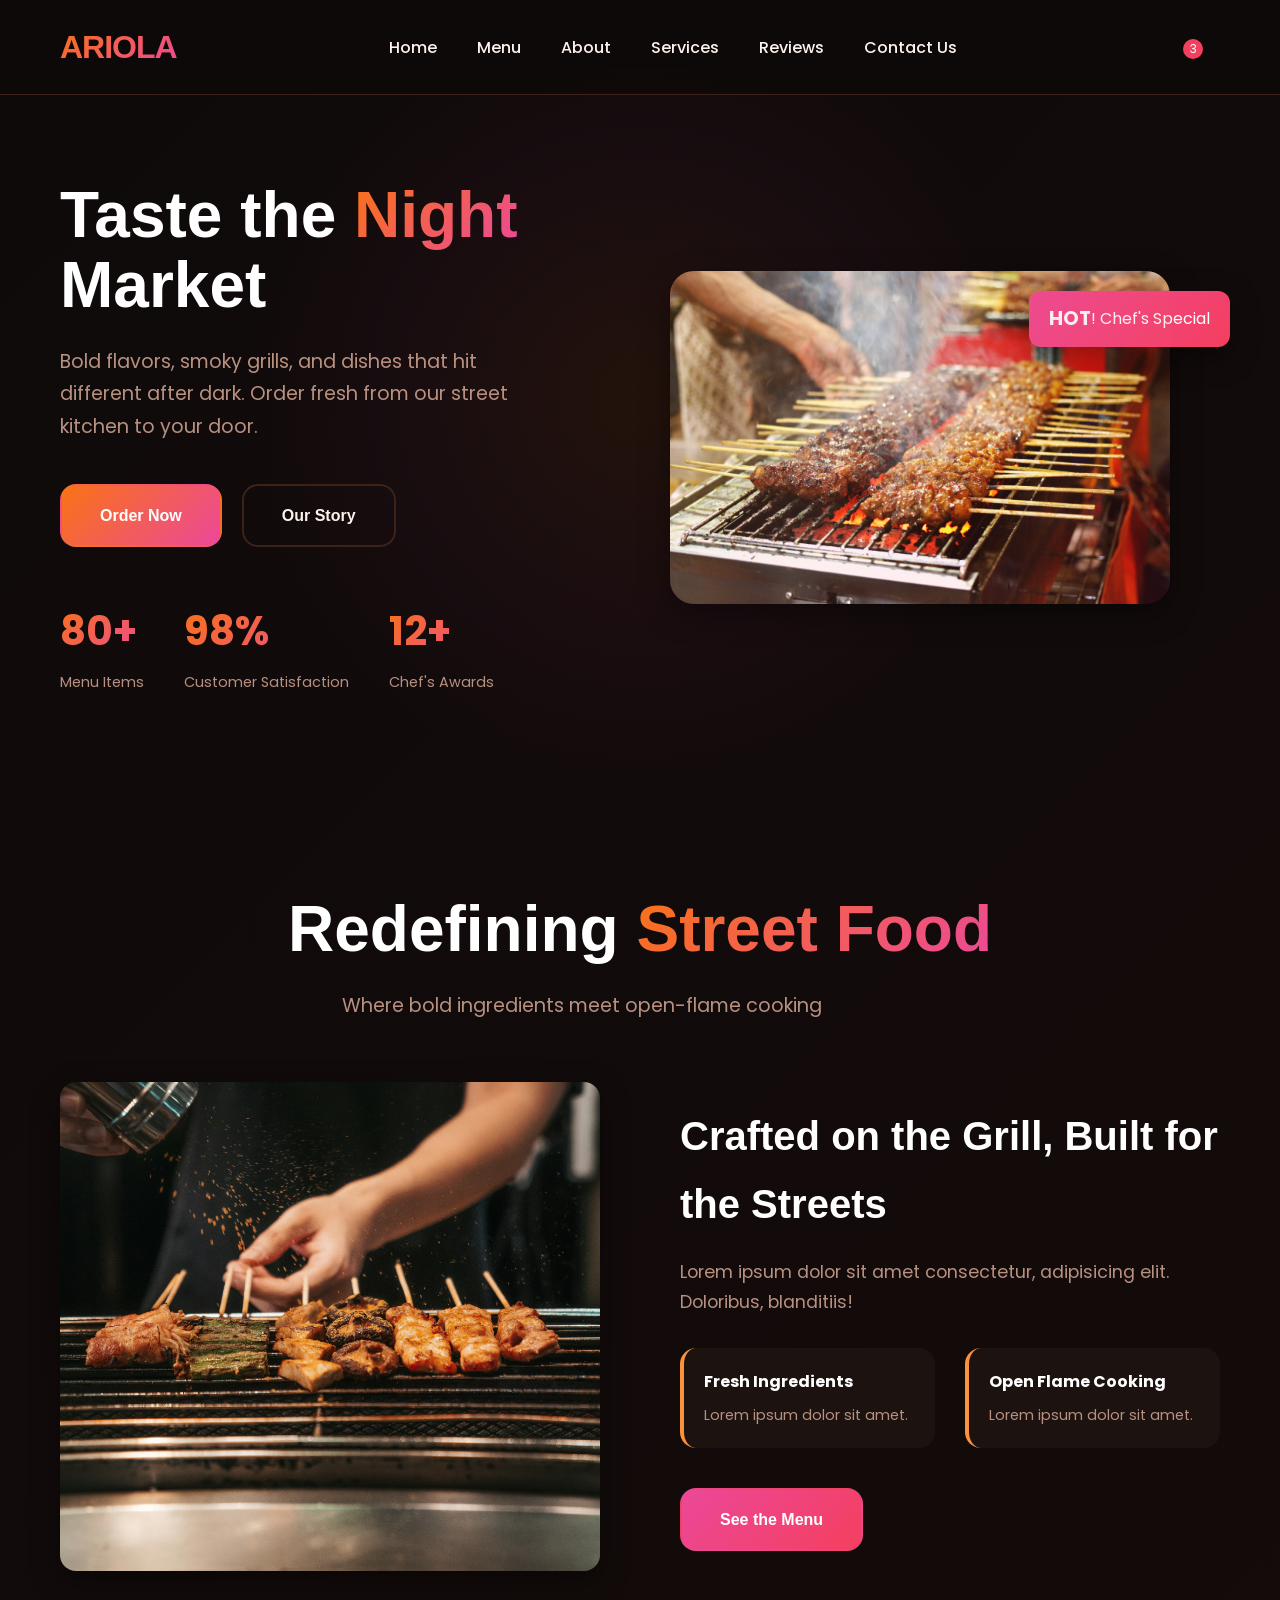
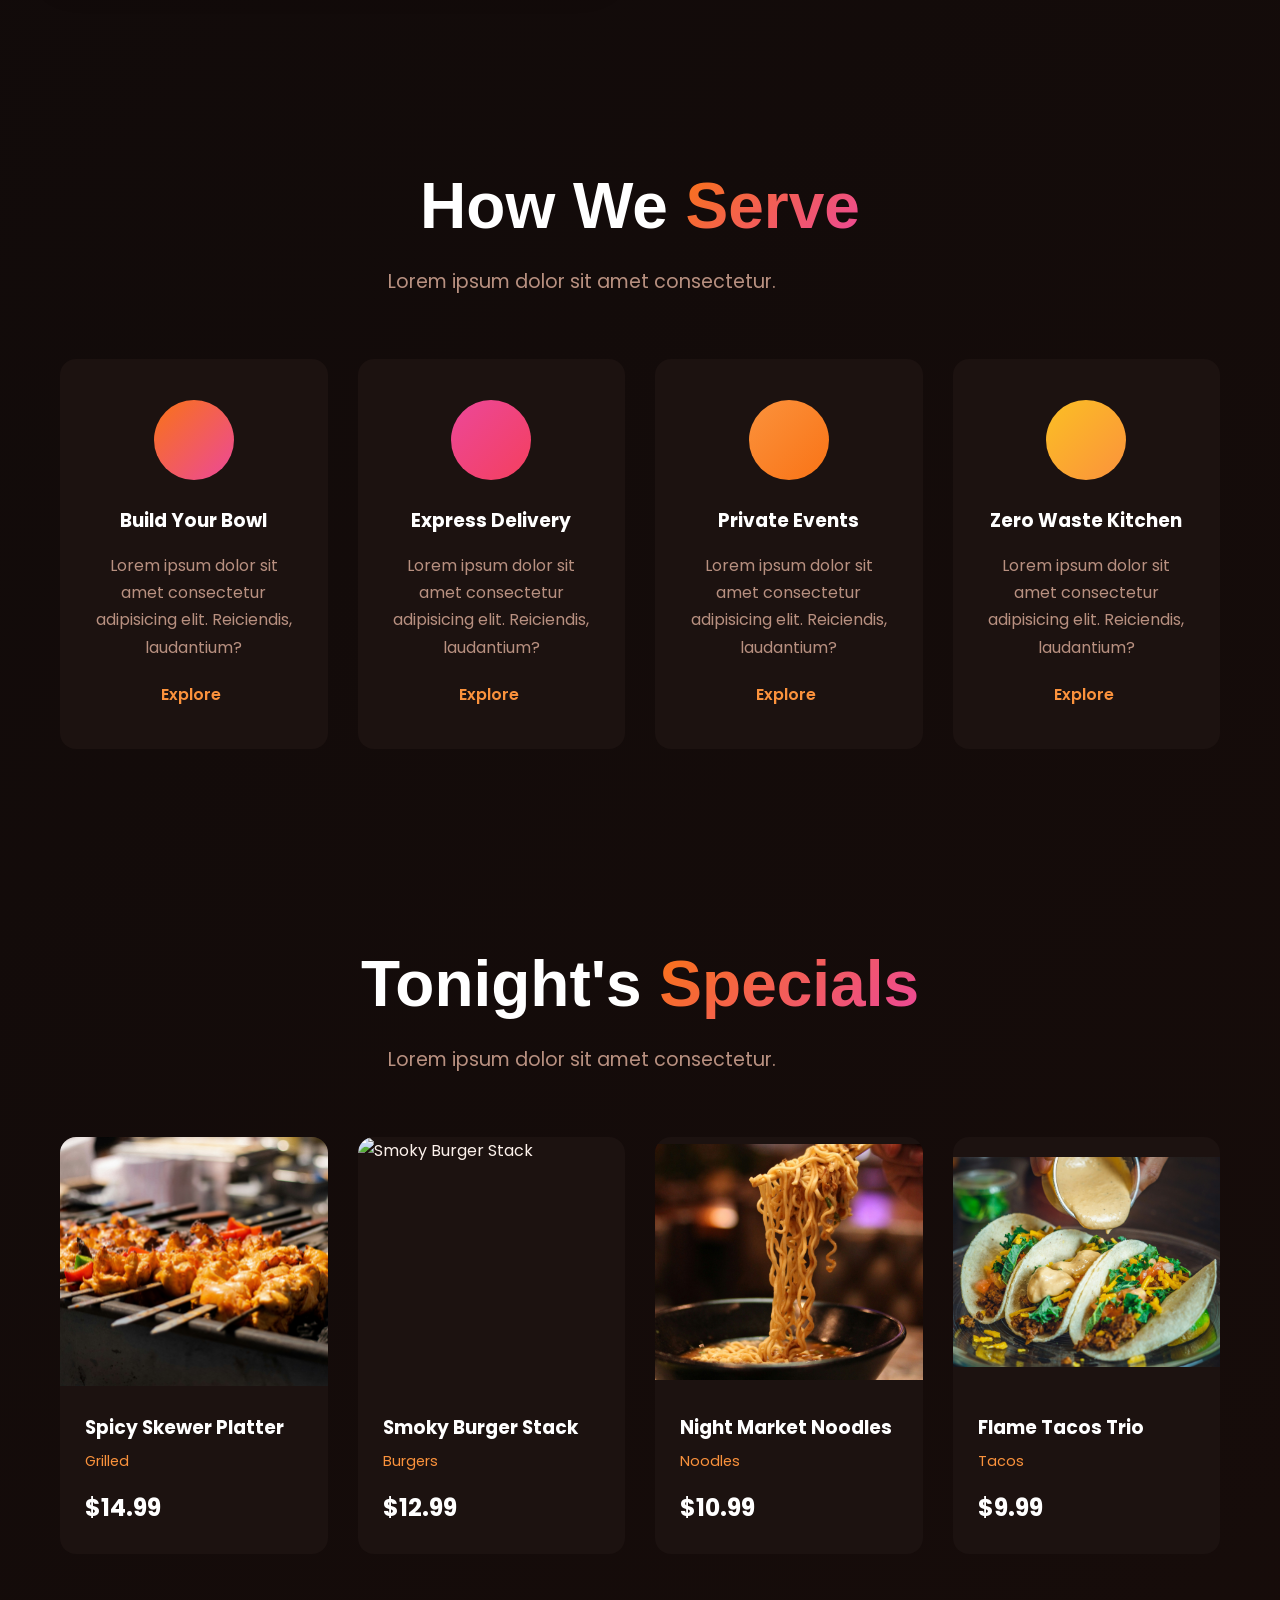
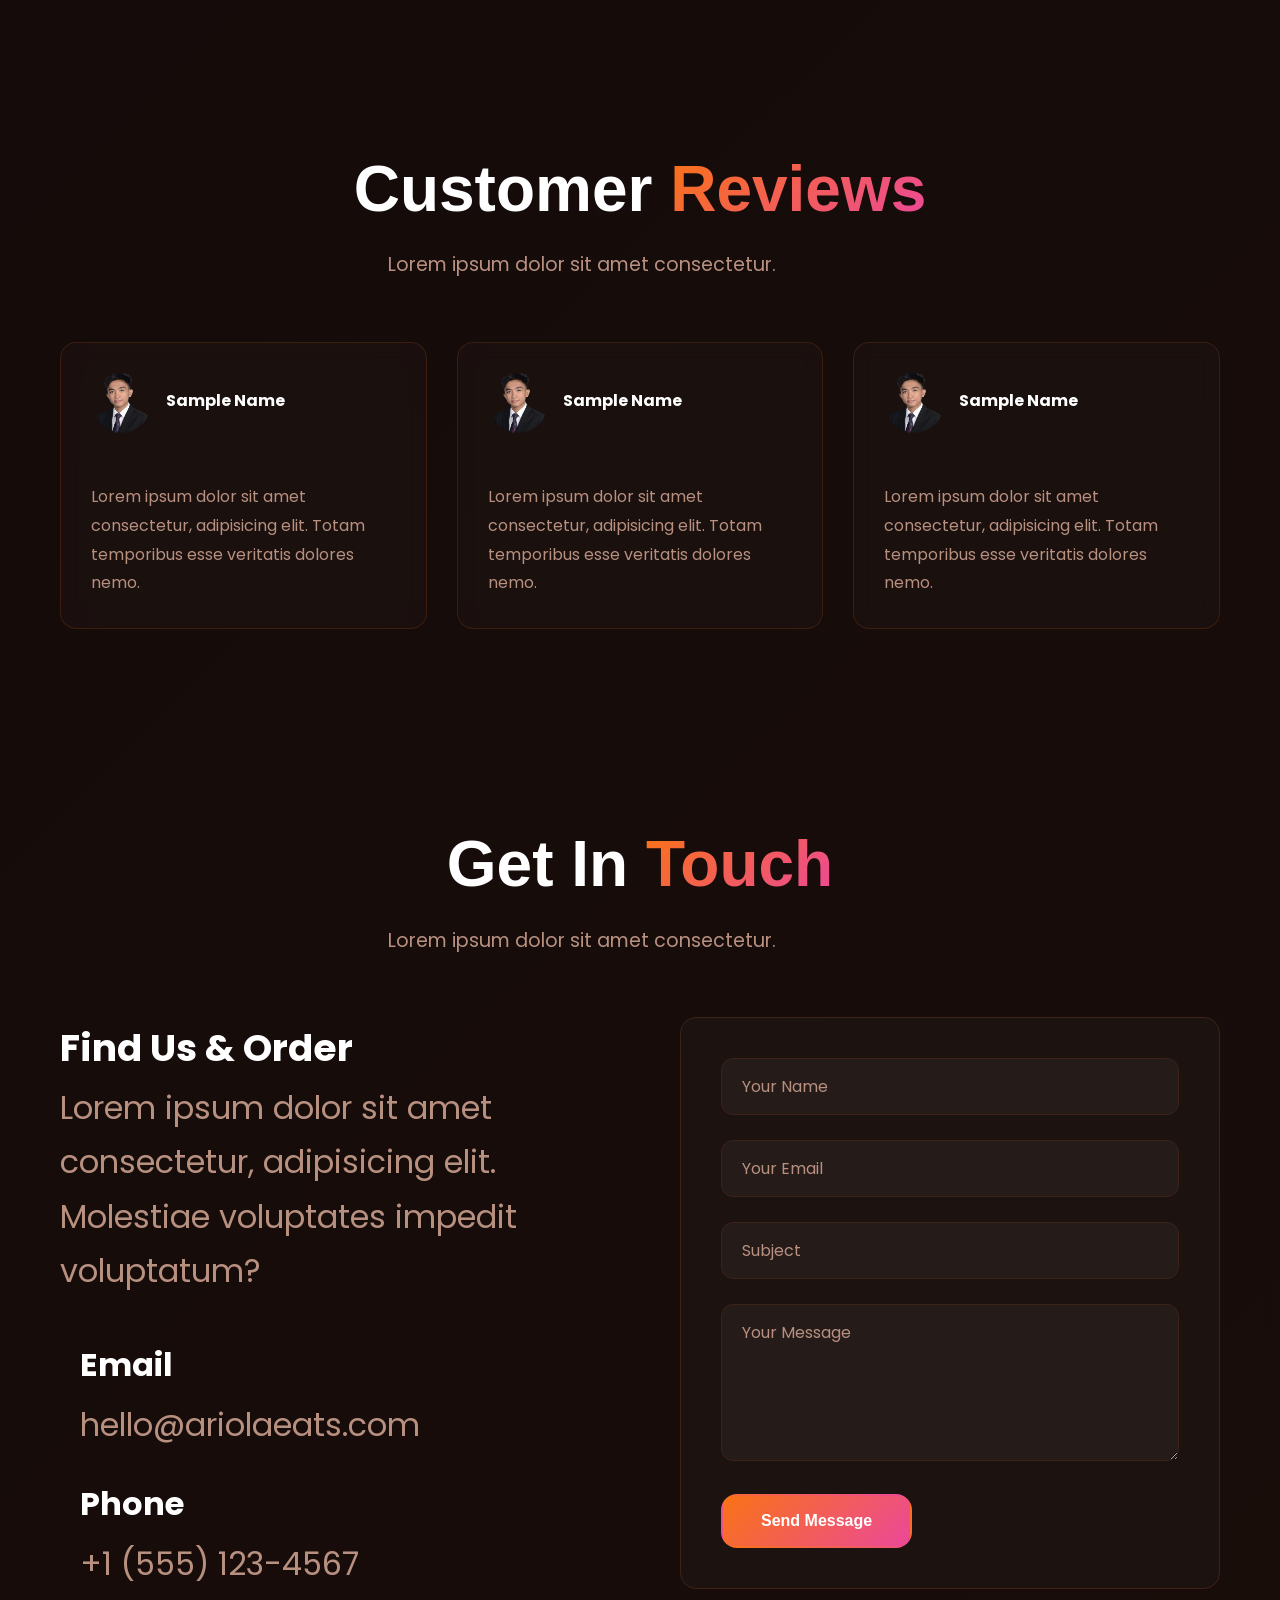
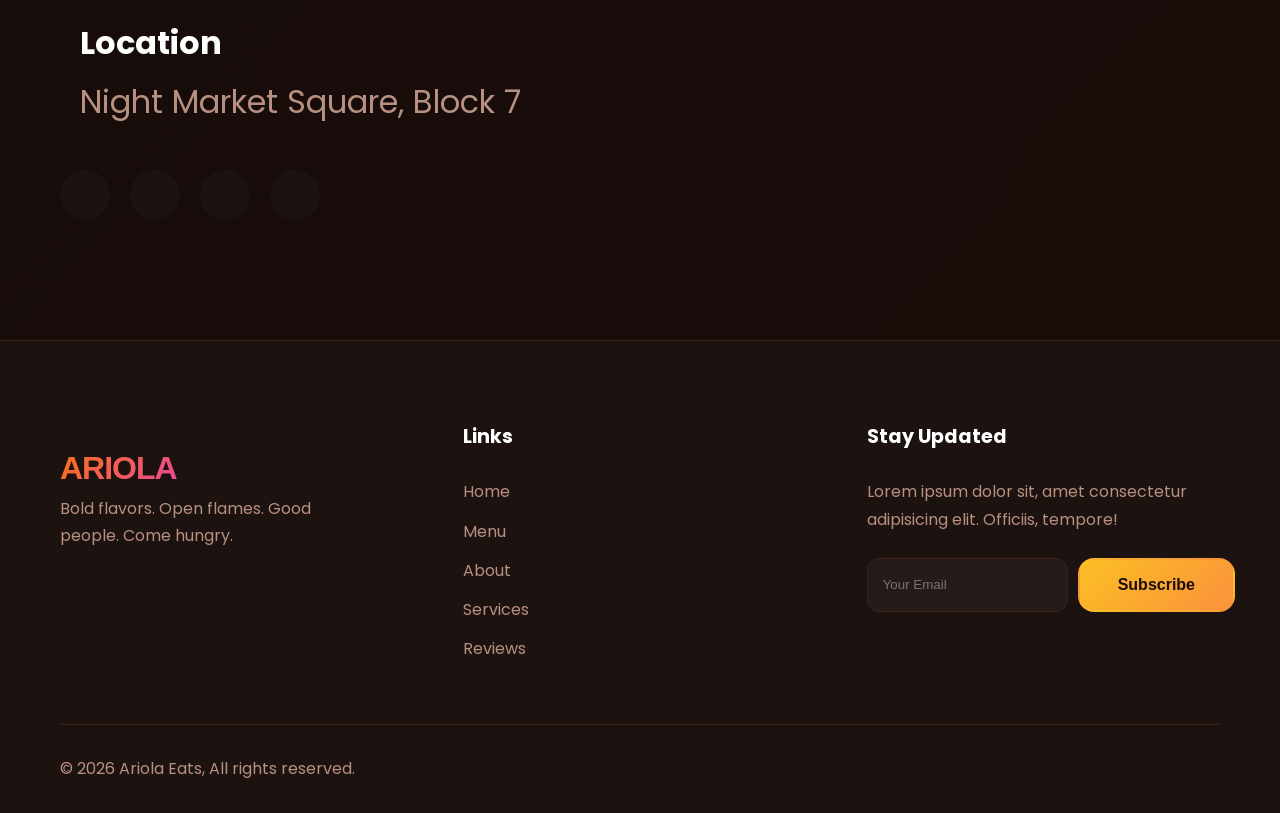
==== ShopProject/ecommerce.html @ dd58c07a "Initial website upload" ====
<!DOCTYPE html>
<html lang="en">

<head>
    <meta charset="UTF-8">
    <meta name="viewport" content="width=device-width, initial-scale=1.0">
    <title>ARIOLA — Street Food & Dining</title>
    <link rel="stylesheet" href="ecommerce.css">
    <link rel="stylesheet" href="https://cdnjs.cloudflare.com/ajax/libs/font-awesome/7.0.1/css/all.min.css"
        integrity="sha512-2SwdPD6INVrV/lHTZbO2nodKhrnDdJK9/kg2XD1r9uGqPo1cUbujc+IYdlYdEErWNu69gVcYgdxlmVmzTWnetw=="
        crossorigin="anonymous" referrerpolicy="no-referrer" />

    <link rel="preconnect" href="https://fonts.googleapis.com">
    <link rel="preconnect" href="https://fonts.gstatic.com" crossorigin>
    <link
        href="https://fonts.googleapis.com/css2?family=Cinzel:wght@400..900&family=Poppins:ital,wght@0,100;0,200;0,300;0,400;0,500;0,600;0,700;0,800;0,900;1,100;1,200;1,300;1,400;1,500;1,600;1,700;1,800;1,900&display=swap"
        rel="stylesheet">
</head>

<body>
    <nav class="navbar" id="navbar">
        <div class="container nav-container">
            <a href="#" class="logo">ARIOLA</a>

            <ul class="nav-menu" id="nav-menu">
                <li><a href="#home" class="nav-link">Home</a></li>
                <li><a href="#shop" class="nav-link">Menu</a></li>
                <li><a href="#about" class="nav-link">About</a></li>
                <li><a href="#services" class="nav-link">Services</a></li>
                <li><a href="#testimonials" class="nav-link">Reviews</a></li>
                <li><a href="#contact" class="nav-link">Contact Us</a></li>
            </ul>

            <div class="nav-icons">
                <a href="" class="icon-link"><i class="fa-solid fa-magnifying-glass"></i></a>
                <a href="" class="icon-link cart-icon">
                    <i class="fa-solid fa-cart-shopping"></i>
                    <span class="cart-count">3</span>
                </a>
                <a href="#" class="icon-link"><i class="fa-solid fa-user"></i></a>
            </div>

            <div class="hamburger" id="hamburger">
                <span class="bar"></span>
                <span class="bar"></span>
                <span class="bar"></span>
            </div>
        </div>
    </nav>

    <section class="hero" id="home">
        <div class="container hero-container">
            <div class="hero-content">
                <h1 class="hero-title">Taste the <span class="gradient-text">Night</span> Market</h1>
                <p class="hero-subtitle">Bold flavors, smoky grills, and dishes that hit different after dark. Order
                    fresh from our street kitchen to your door.</p>
                <div class="hero-buttons">
                    <a href="#shop" class="btn btn-primary neon-btn">Order Now</a>
                    <a href="#about" class="btn btn-outline">Our Story</a>
                </div>
                <div class="hero-stats">
                    <div class="stat">
                        <h3>80+</h3>
                        <p>Menu Items</p>
                    </div>
                    <div class="stat">
                        <h3>98%</h3>
                        <p>Customer Satisfaction</p>
                    </div>
                    <div class="stat">
                        <h3>12+</h3>
                        <p>Chef's Awards</p>
                    </div>
                </div>
            </div>

            <div class="hero-image">
                <div class="image-wrapper">
                    <img src="images/special-food.jpg" alt="Street Food Dish">
                </div>
                <div class="floating-badge">
                    <span>HOT</span>
                    <span>! Chef's Special</span>
                </div>
            </div>
        </div>
        <div class="hero-glow"></div>
    </section>

    <section class="about section-padding" id="about">
        <div class="container">
            <div class="section-header">
                <h1 class="hero-title">Redefining <span class="gradient-text">Street Food</span></h1>
                <p class="hero-subtitle">Where bold ingredients meet open-flame cooking</p>
            </div>
            <div class="about-container">
                <div class="about-image">
                    <div class="about-frame">
                        <img src="images/grill.jpg" alt="Chef at work">
                    </div>
                </div>
                <div class="about-content">
                    <h3 class="about-title">Crafted on the Grill, Built for the Streets</h3>
                    <p class="about-text">Lorem ipsum dolor sit amet consectetur, adipisicing elit. Doloribus,
                        blanditiis!</p>
                    <div class="about-features">
                        <div class="feature">
                            <i class="fa-solid fa-leaf feature-icon"></i>
                            <h4>Fresh Ingredients</h4>
                            <p>Lorem ipsum dolor sit amet.</p>
                        </div>
                        <div class="feature">
                            <i class="fa-solid fa-fire feature-icon"></i>
                            <h4>Open Flame Cooking</h4>
                            <p>Lorem ipsum dolor sit amet.</p>
                        </div>
                    </div>
                    <a href="#shop" class="btn btn-primary purple-btn">See the Menu</a>
                </div>
            </div>
        </div>
    </section>

    <section class="services section-padding" id="services">
        <div class="container">
            <div class="section-header">
                <h1 class="hero-title">How We <span class="gradient-text">Serve</span></h1>
                <p class="hero-subtitle">Lorem ipsum dolor sit amet consectetur.</p>
            </div>

            <div class="services-grid">

                <div class="service-card">
                    <div class="service-icon">
                        <i class="fa-solid fa-bowl-food"></i>
                    </div>
                    <h3>Build Your Bowl</h3>
                    <p>Lorem ipsum dolor sit amet consectetur adipisicing elit. Reiciendis, laudantium?</p>
                    <a href="#" class="service-link">Explore <i class="fa-solid fa-arrow-right"></i></a>
                </div>

                <div class="service-card">
                    <div class="service-icon">
                        <i class="fa-solid fa-truck-fast"></i>
                    </div>
                    <h3>Express Delivery</h3>
                    <p>Lorem ipsum dolor sit amet consectetur adipisicing elit. Reiciendis, laudantium?</p>
                    <a href="#" class="service-link">Explore <i class="fa-solid fa-arrow-right"></i></a>
                </div>

                <div class="service-card">
                    <div class="service-icon">
                        <i class="fa-solid fa-star"></i>
                    </div>
                    <h3>Private Events</h3>
                    <p>Lorem ipsum dolor sit amet consectetur adipisicing elit. Reiciendis, laudantium?</p>
                    <a href="#" class="service-link">Explore <i class="fa-solid fa-arrow-right"></i></a>
                </div>

                <div class="service-card">
                    <div class="service-icon">
                        <i class="fa-solid fa-recycle"></i>
                    </div>
                    <h3>Zero Waste Kitchen</h3>
                    <p>Lorem ipsum dolor sit amet consectetur adipisicing elit. Reiciendis, laudantium?</p>
                    <a href="#" class="service-link">Explore <i class="fa-solid fa-arrow-right"></i></a>
                </div>

            </div>
        </div>
    </section>

    <section class="products section-padding" id="shop">
        <div class="container">
            <div class="section-header">
                <h1 class="hero-title">Tonight's <span class="gradient-text">Specials</span></h1>
                <p class="hero-subtitle">Lorem ipsum dolor sit amet consectetur.</p>
            </div>

            <div class="products-grid">
                <div class="product-card">
                    <div class="product-image">
                        <img src="images/skewer.jpg" alt="Spicy Skewer Platter">
                        <div class="products-overlay">
                            <a href="#" class="btn btn-primary">Add to Order</a>
                        </div>
                    </div>
                    <div class="product-info">
                        <h3>Spicy Skewer Platter</h3>
                        <p class="product-category">Grilled</p>
                        <div class="product-price">
                            <span class="price">$14.99</span>
                        </div>
                    </div>
                </div>

                <div class="product-card">
                    <div class="product-image">
                        <img src="images/burger.jpg" alt="Smoky Burger Stack">
                        <div class="products-overlay">
                            <a href="#" class="btn btn-primary">Add to Order</a>
                        </div>
                    </div>
                    <div class="product-info">
                        <h3>Smoky Burger Stack</h3>
                        <p class="product-category">Burgers</p>
                        <div class="product-price">
                            <span class="price">$12.99</span>
                        </div>
                    </div>
                </div>

                <div class="product-card">
                    <div class="product-image">
                        <img src="images/noodles.jpg" alt="Night Market Noodles">
                        <div class="products-overlay">
                            <a href="#" class="btn btn-primary">Add to Order</a>
                        </div>
                    </div>
                    <div class="product-info">
                        <h3>Night Market Noodles</h3>
                        <p class="product-category">Noodles</p>
                        <div class="product-price">
                            <span class="price">$10.99</span>
                        </div>
                    </div>
                </div>

                <div class="product-card">
                    <div class="product-image">
                        <img src="images/tacos.jpg" alt="Flame Tacos Trio">
                        <div class="products-overlay">
                            <a href="#" class="btn btn-primary">Add to Order</a>
                        </div>
                    </div>
                    <div class="product-info">
                        <h3>Flame Tacos Trio</h3>
                        <p class="product-category">Tacos</p>
                        <div class="product-price">
                            <span class="price">$9.99</span>
                        </div>
                    </div>
                </div>
            </div>
        </div>
    </section>

    <section class="testimonials section-padding" id="testimonials">
        <div class="container">
            <div class="section-header">
                <h1 class="hero-title">Customer <span class="gradient-text">Reviews</span></h1>
                <p class="hero-subtitle">Lorem ipsum dolor sit amet consectetur.</p>
            </div>

            <div class="testimonials-grid">
                <div class="testimonials-grid glass-card">
                    <div class="testimonial-header">
                        <img src="/images/profile.png" alt="Sample Image">
                        <div class="testimonial-info">
                            <h4>Sample Name</h4>
                            <div class="stars">
                                <i class="fa-solid fa-star"></i>
                                <i class="fa-solid fa-star"></i>
                                <i class="fa-solid fa-star"></i>
                                <i class="fa-solid fa-star"></i>
                                <i class="fa-solid fa-star"></i>
                            </div>
                        </div>
                    </div>
                    <div class="testimonial-text">
                        Lorem ipsum dolor sit amet consectetur, adipisicing elit. Totam temporibus esse veritatis
                        dolores nemo.
                    </div>
                </div>

                <div class="testimonials-grid glass-card">
                    <div class="testimonial-header">
                        <img src="/images/profile.png" alt="Sample Image">
                        <div class="testimonial-info">
                            <h4>Sample Name</h4>
                            <div class="stars">
                                <i class="fa-solid fa-star"></i>
                                <i class="fa-solid fa-star"></i>
                                <i class="fa-solid fa-star"></i>
                                <i class="fa-solid fa-star"></i>
                                <i class="fa-solid fa-star-half"></i>
                            </div>
                        </div>
                    </div>
                    <div class="testimonial-text">
                        Lorem ipsum dolor sit amet consectetur, adipisicing elit. Totam temporibus esse veritatis
                        dolores nemo.
                    </div>
                </div>

                <div class="testimonials-grid glass-card">
                    <div class="testimonial-header">
                        <img src="/images/profile.png" alt="Sample Image">
                        <div class="testimonial-info">
                            <h4>Sample Name</h4>
                            <div class="stars">
                                <i class="fa-solid fa-star"></i>
                                <i class="fa-solid fa-star"></i>
                                <i class="fa-solid fa-star"></i>
                                <i class="fa-solid fa-star"></i>
                                <i class="fa-solid fa-star-half"></i>
                            </div>
                        </div>
                    </div>
                    <div class="testimonial-text">
                        Lorem ipsum dolor sit amet consectetur, adipisicing elit. Totam temporibus esse veritatis
                        dolores nemo.
                    </div>
                </div>
            </div>
        </div>
    </section>

    <section class="contact section-padding" id="contact">
        <div class="container">
            <div class="section-header">
                <h1 class="hero-title">Get In <span class="gradient-text">Touch</span></h1>
                <p class="hero-subtitle">Lorem ipsum dolor sit amet consectetur.</p>
            </div>

            <div class="contact-container">
                <div class="contact-info">
                    <h3>Find Us & Order</h3>
                    <p>Lorem ipsum dolor sit amet consectetur, adipisicing elit. Molestiae voluptates impedit
                        voluptatum?</p>
                    <div class="contact-details">
                        <div class="contact-item">
                            <i class="fa-solid fa-envelope"></i>
                            <div>
                                <h4>Email</h4>
                                <p>hello@ariolaeats.com</p>
                            </div>
                        </div>

                        <div class="contact-item">
                            <i class="fa-solid fa-phone"></i>
                            <div>
                                <h4>Phone</h4>
                                <p>+1 (555) 123-4567</p>
                            </div>
                        </div>

                        <div class="contact-item">
                            <i class="fa-solid fa-map-marker"></i>
                            <div>
                                <h4>Location</h4>
                                <p>Night Market Square, Block 7</p>
                            </div>
                        </div>
                    </div>
                    <div class="social-links">
                        <a href="#"><i class="fa-brands fa-instagram"></i></a>
                        <a href="#"><i class="fa-brands fa-twitter"></i></a>
                        <a href="#"><i class="fa-brands fa-facebook"></i></a>
                        <a href="#"><i class="fa-brands fa-tiktok"></i></a>
                    </div>
                </div>

                <div class="contact-form">
                    <form id="contactForm">
                        <div class="form-group">
                            <input type="text" placeholder="Your Name" required>
                        </div>
                        <div class="form-group">
                            <input type="email" placeholder="Your Email" required>
                        </div>
                        <div class="form-group">
                            <input type="text" placeholder="Subject" required>
                        </div>
                        <div class="form-group">
                            <textarea placeholder="Your Message" rows="5" required></textarea>
                        </div>
                        <button type="submit" class="btn btn-primary">Send Message</button>
                    </form>
                </div>
            </div>
        </div>
    </section>

    <footer class="footer">
        <div class="container">
            <div class="footer-content">
                <div class="footer-logo">
                    <a href="#" class="logo">ARIOLA</a>
                    <p>Bold flavors. Open flames. Good people. Come hungry.</p>
                </div>
                <div class="footer-links">
                    <h4>Links</h4>
                    <ul>
                        <li><a href="#home">Home</a></li>
                        <li><a href="#shop">Menu</a></li>
                        <li><a href="#about">About</a></li>
                        <li><a href="#services">Services</a></li>
                        <li><a href="#testimonials">Reviews</a></li>
                    </ul>
                </div>

                <div class="footer-newsletter">
                    <h4>Stay Updated</h4>
                    <p>Lorem ipsum dolor sit, amet consectetur adipisicing elit. Officiis, tempore!</p>
                    <div class="newsletter-form">
                        <input type="email" placeholder="Your Email">
                        <button class="btn btn-primary aqua-btn">Subscribe</button>
                    </div>
                </div>
            </div>
            <div class="footer-bottom">
                <p>&copy; 2026 Ariola Eats, All rights reserved.</p>
                <div class="footer-payment">
                    <i class="fab fa-cc-visa"></i>
                    <i class="fab fa-cc-mastercard"></i>
                    <i class="fab fa-cc-amex"></i>
                    <i class="fab fa-cc-paypal"></i>
                </div>
            </div>
        </div>
    </footer>

    <script src="ecommerce.js"></script>
</body>

</html>
---- ShopProject/ecommerce.css ----
:root {
    /* Dark Theme Colors */
    --dark-bg: #0f0a0a;
    --dark-card: #1c1210;
    --dark-border: #3d2218;
    --dark-text: #fdf2ec;
    --dark-text-secondary: #b89080;

    /* Accent Colors */
    --neon-blue: #ff6b35;
    --purple: #ec4899;
    --pink: #f43f5e;
    --orange: #fb923c;
    --aqua-green: #fbbf24;
    --gradient-blue: linear-gradient(135deg, #f97316 0%, #ec4899 100%);
    --gradient-purple: linear-gradient(135deg, #ec4899 0%, #f43f5e 100%);
    --gradient-orange: linear-gradient(135deg, #fb923c 0%, #f97316 100%);
    --gradient-aqua: linear-gradient(135deg, #fbbf24 0%, #fb923c 100%);

    /* UI Colors */
    --shadow: 0 10px 30px rgba(0, 0, 0, 0.4);
    --shadow-hover: 0 20px 40px rgba(249, 115, 22, 0.25);
    --transition: all 0.4s cubic-bezier(0.175, 0.885, 0.32, 1.275);
    --border-radius: 16px;
    --container-width: 1200px;
    --glass-bg: rgba(28, 18, 16, 0.75);
    --glass-border: rgba(249, 115, 22, 0.15);
}

* {
    margin: 0;
    padding: 0;
    box-sizing: border-box;
}

html {
    scroll-behavior: smooth;
}

body {
    font-family: "Poppins", "Urbanist", sans-serif;
    line-height: 1.7;
    color: var(--dark-text);
    background: linear-gradient(135deg, var(--dark-bg) 0%, #1a0d0a 100%);
    min-height: 100vh;
    overflow-x: hidden;
}

.container {
    width: 100%;
    max-width: var(--container-width);
    margin: 0 auto;
    padding: 0 20px;
}

.section-padding {
    padding: 100px 0;
}

.section-header {
    text-align: center;
    margin-bottom: 60px;
}

.section-title {
    font-family: "Urbanist", sans-serif;
    font-size: 3.2rem;
    font-weight: 700;
    margin-bottom: 15px;
    background: linear-gradient(135deg, var(--orange), var(--pink));
    background-clip: text;
    -webkit-text-fill-color: transparent;
    -webkit-background-clip: text;
}

.section-subtitle {
    font-size: 1.1rem;
    color: var(--dark-text-secondary);
    max-width: 600px;
    margin: 0 auto;
}

.gradient-text {
    background: var(--gradient-blue);
    background-clip: text;
    -webkit-text-fill-color: transparent;
    -webkit-background-clip: text;
}

.navbar {
    background: rgba(15, 10, 10, 0.85);
    backdrop-filter: blur(10px);
    border-bottom: 1px solid var(--dark-border);
    padding: 20px 0;
    position: fixed;
    top: 0;
    left: 0;
    width: 100%;
    z-index: 999;
    transition: var(--transition);
}

.navbar.scrolled {
    padding: 15px 0;
    background-color: rgba(15, 10, 10, 0.95);
    box-shadow: var(--shadow);
}

.nav-container {
    display: flex;
    justify-content: space-between;
    align-items: center;
}

.logo {
    font-family: "Urbanist", sans-serif;
    font-size: 32px;
    color: white;
    font-weight: 800;
    text-decoration: none;
    letter-spacing: -1px;
    background: var(--gradient-blue);
    background-clip: text;
    -webkit-text-fill-color: transparent;
    -webkit-background-clip: text;
}

.nav-menu {
    display: flex;
    list-style: none;
    gap: 40px;
}

.nav-link {
    text-decoration: none;
    color: var(--dark-text);
    font-weight: 500;
    font-size: 16px;
    transition: var(--transition);
    position: relative;
    padding: 5px 0;
}

.nav-link:hover,
.nav-link.active {
    color: var(--orange);
}

.nav-link::after {
    content: '';
    position: absolute;
    bottom: 0;
    left: 0;
    width: 0;
    height: 2px;
    background: var(--gradient-blue);
    transition: var(--transition);
}

.nav-link:hover::after,
.nav-link.active::after {
    width: 100%;
}

.nav-icons {
    display: flex;
    gap: 25px;
    align-items: center;
}

.icon-link {
    color: var(--dark-text);
    font-size: 18px;
    transition: var(--transition);
    position: relative;
}

.icon-link:hover {
    color: var(--orange);
    transform: translateY(-3px);
}

.cart-icon {
    position: relative;
}

.cart-count {
    position: absolute;
    top: -8px;
    right: -8px;
    background: var(--pink);
    color: white;
    font-size: 12px;
    width: 20px;
    height: 20px;
    border-radius: 50%;
    display: flex;
    align-items: center;
    justify-content: center;
}

.hamburger {
    display: none;
    flex-direction: column;
    cursor: pointer;
    gap: 5px;
    z-index: 1001;
}

.bar {
    width: 25px;
    height: 3px;
    background: white;
    border-radius: 2px;
    transition: var(--transition);
}

.hero {
    padding: 180px 0 100px;
    position: relative;
    overflow: hidden;
}

.hero-container {
    display: flex;
    align-items: center;
    justify-content: space-between;
    gap: 60px;
    position: relative;
    z-index: 2;
}

.hero-content {
    flex: 1;
    max-width: 600px;
}

.hero-title {
    font-family: "Urbanist", sans-serif;
    font-size: 4rem;
    font-weight: 800;
    line-height: 1.1;
    margin-bottom: 25px;
    color: white;
}

.hero-subtitle {
    font-size: 1.2rem;
    color: var(--dark-text-secondary);
    margin-bottom: 40px;
    max-width: 90%;
}

.hero-buttons {
    display: flex;
    gap: 20px;
    margin-bottom: 50px;
    flex-wrap: wrap;
}

.btn {
    padding: 16px 38px;
    border-radius: var(--border-radius);
    font-family: "Urbanist", sans-serif;
    font-size: 16px;
    font-weight: 600;
    text-decoration: none;
    display: inline-flex;
    align-items: center;
    justify-content: center;
    transition: var(--transition);
    cursor: pointer;
    border: 2px solid transparent;
    text-align: center;
    gap: 10px;
}

.btn-primary {
    background: var(--gradient-blue);
    color: white;
}

.btn-primary:hover {
    transform: translateY(-5px);
    box-shadow: 0 20px 40px rgba(249, 115, 22, 0.4);
}

.btn-outline {
    background: transparent;
    color: var(--dark-text);
    border-color: var(--dark-border);
}

.btn-outline:hover {
    background: var(--dark-card);
    border-color: var(--orange);
    color: var(--orange);
    transform: translateY(-5px);
}

.neon-btn {
    background: var(--gradient-blue);
    animation: glow 2s ease-in-out infinite alternate;
}

.purple-btn {
    background: var(--gradient-purple);
    color: white;
}

.aqua-btn {
    background: var(--gradient-aqua);
    color: #1a0d0a;
}

.hero-stats {
    display: flex;
    gap: 40px;
    margin-top: 40px;
}

.stat h3 {
    font-size: 2.5rem;
    background: var(--gradient-blue);
    -webkit-background-clip: text;
    -webkit-text-fill-color: transparent;
    background-clip: text;
    margin-bottom: 5px;
}

.stat p {
    color: var(--dark-text-secondary);
    font-size: 0.9rem;
}

.hero-image {
    flex: 1;
    position: relative;
}

.image-wrapper {
    width: 100%;
    max-width: 500px;
    border-radius: 24px;
    overflow: hidden;
    box-shadow: var(--shadow);
    position: relative;
}

.image-wrapper::before {
    content: '';
    position: absolute;
    top: 0;
    left: 0;
    width: 100%;
    height: 100%;
    background: linear-gradient(to bottom right, rgba(249, 115, 22, 0.1), rgba(236, 72, 153, 0.1));
    z-index: 1;
}

.image-wrapper img {
    width: 100%;
    height: auto;
    display: block;
    transition: transform 0.8s ease;
}

.image-wrapper:hover img {
    transform: scale(1.05);
}

.floating-badge {
    position: absolute;
    top: 20px;
    right: -10px;
    background: var(--gradient-purple);
    color: white;
    padding: 12px 20px;
    border-radius: 12px;
    display: flex;
    align-items: center;
    box-shadow: var(--shadow);
    animation: float 3s ease-in-out infinite;
}

.floating-badge span:first-child {
    font-weight: 700;
    font-size: 1.2rem;
}

.hero-glow {
    position: absolute;
    top: 50%;
    left: 50%;
    transform: translate(-50%, -50%);
    width: 800px;
    height: 800px;
    background: radial-gradient(circle, rgba(249, 115, 22, 0.08) 0%, rgba(236, 72, 153, 0.04) 40%, transparent 70%);
    z-index: 1;
}

.about-container {
    display: grid;
    grid-template-columns: 1fr 1fr;
    gap: 80px;
    align-items: center;
}

.about-image {
    position: relative;
}

.about-frame {
    border-radius: var(--border-radius);
    overflow: hidden;
    box-shadow: var(--shadow);
}

.about-frame img {
    width: 100%;
    height: auto;
    display: block;
    transition: transform 0.8s ease;
}

.about-frame:hover img {
    transform: scale(1.05);
}

.about-title {
    font-family: 'Urbanist', sans-serif;
    font-size: 2.5rem;
    margin-bottom: 20px;
    color: white;
}

.about-text {
    color: var(--dark-text-secondary);
    margin-bottom: 30px;
    font-size: 1.1rem;
}

.about-features {
    display: grid;
    grid-template-columns: 1fr 1fr;
    gap: 30px;
    margin-bottom: 40px;
}

.feature {
    padding: 20px;
    background: var(--dark-card);
    border-radius: var(--border-radius);
    border-left: 4px solid var(--orange);
    transition: var(--transition);
}

.feature:hover {
    transform: translateY(-5px);
    border-left-color: var(--pink);
}

.feature-icon {
    font-size: 2rem;
    color: var(--orange);
    margin-bottom: 15px;
}

.feature h4 {
    margin-bottom: 8px;
    color: white;
}

.feature p {
    color: var(--dark-text-secondary);
    font-size: 0.9rem;
}

.services-grid {
    display: grid;
    grid-template-columns: repeat(auto-fit, minmax(250px, 1fr));
    gap: 30px;
}

.service-card {
    background: var(--dark-card);
    padding: 40px 30px;
    border-radius: var(--border-radius);
    text-align: center;
    transition: var(--transition);
    border: 1px solid transparent;
}

.service-card:hover {
    transform: translateY(-10px);
    box-shadow: var(--shadow-hover);
    border-color: var(--orange);
    background: linear-gradient(135deg, var(--dark-card) 0%, #2a1510);
}

.service-icon {
    width: 80px;
    height: 80px;
    margin: 0 auto 25px;
    background: var(--gradient-blue);
    border-radius: 50%;
    display: flex;
    align-items: center;
    justify-content: center;
    font-size: 2rem;
    color: white;
}

.service-card:nth-child(2) .service-icon {
    background: var(--gradient-purple);
}

.service-card:nth-child(3) .service-icon {
    background: var(--gradient-orange);
}

.service-card:nth-child(4) .service-icon {
    background: var(--gradient-aqua);
}

.service-card h3 {
    margin-bottom: 15px;
    color: white;
}

.service-card p {
    color: var(--dark-text-secondary);
    margin-bottom: 20px;
}

.service-link {
    color: var(--orange);
    text-decoration: none;
    font-weight: 600;
    display: inline-flex;
    align-items: center;
    gap: 5px;
    transition: var(--transition);
}

.service-link:hover {
    color: var(--pink);
    gap: 10px;
}

.products-grid {
    display: grid;
    grid-template-columns: repeat(auto-fit, minmax(250px, 1fr));
    gap: 30px;
}

.product-card {
    background: var(--dark-card);
    border-radius: var(--border-radius);
    overflow: hidden;
    transition: var(--transition);
}

.product-card:hover {
    transform: translateY(-10px);
    box-shadow: var(--shadow-hover);
}

.product-image {
    position: relative;
    overflow: hidden;
    height: 250px;
}

.product-image img {
    width: 100%;
    height: 100%;
    object-fit: contain;
    transition: transform 0.8s ease;
}

.product-card:hover .product-image img {
    transform: scale(1.1);
}

.products-overlay {
    position: absolute;
    top: 0;
    left: 0;
    width: 100%;
    height: 100%;
    background: rgba(15, 10, 10, 0.75);
    display: flex;
    align-items: center;
    justify-content: center;
    opacity: 0;
    transition: var(--transition);
}

.product-card:hover .products-overlay {
    opacity: 1;
}

.product-info {
    padding: 25px;
}

.product-info h3 {
    margin-bottom: 5px;
    color: white;
}

.product-category {
    color: var(--orange);
    font-size: 0.9rem;
    margin-bottom: 15px;
}

.product-price {
    display: flex;
    justify-content: space-between;
    align-items: center;
}

.price {
    font-size: 1.5rem;
    font-weight: 700;
    color: white;
}

.color-dot.blue { background: #60a5fa; }
.color-dot.black { background: #000; }
.color-dot.gray { background: #94a3b8; }
.color-dot.white { background: #fff; }
.color-dot.green { background: #34d399; }
.color-dot.orange { background: var(--orange); }
.color-dot.purple { background: #a78bfa; }
.color-dot.pink { background: var(--pink); }
.color-dot.silver { background: #c0c0c0; }

.testimonials-grid {
    display: grid;
    grid-template-columns: repeat(auto-fit, minmax(300px, 1fr));
    gap: 30px;
}

.glass-card {
    background: var(--glass-bg);
    backdrop-filter: blur(10px);
    border: 1px solid var(--glass-border);
    border-radius: var(--border-radius);
    padding: 30px;
    transition: var(--transition);
}

.glass-card:hover {
    border-color: var(--orange);
    transform: translateY(-10px);
}

.testimonial-header {
    display: flex;
    align-items: center;
    gap: 15px;
    margin-bottom: 20px;
}

.testimonial-header img {
    width: 60px;
    height: 60px;
    border-radius: 50%;
    object-fit: cover;
}

.testimonial-info h4 {
    margin-bottom: 5px;
    color: white;
}

.stars {
    color: var(--orange);
}

.testimonial-text {
    color: var(--dark-text-secondary);
    line-height: 1.8;
}

.contact-container {
    display: grid;
    grid-template-columns: 1fr 1fr;
    gap: 80px;
    align-items: start;
}

.contact-info {
    font-size: 2rem;
    margin-bottom: 20px;
    color: white;
}

.contact-info > p {
    color: var(--dark-text-secondary);
    margin-bottom: 40px;
}

.contact-details {
    margin-bottom: 40px;
}

.contact-item {
    display: flex;
    gap: 20px;
    margin-bottom: 25px;
    align-items: flex-start;
}

.contact-item i {
    font-size: 1.5rem;
    color: var(--orange);
    margin-top: 5px;
}

.contact-item h4 {
    margin-bottom: 5px;
    color: white;
}

.contact-item p {
    color: var(--dark-text-secondary);
}

.social-links {
    display: flex;
    gap: 20px;
}

.social-links a {
    width: 50px;
    height: 50px;
    border-radius: 50%;
    background: var(--dark-card);
    display: flex;
    align-items: center;
    justify-content: center;
    color: white;
    font-size: 1.2rem;
    transition: var(--transition);
    text-decoration: none;
}

.social-links a:hover {
    background: var(--gradient-blue);
    transform: translateY(-5px);
}

.contact-form {
    background: var(--dark-card);
    padding: 40px;
    border-radius: var(--border-radius);
    border: 1px solid var(--dark-border);
}

.form-group {
    margin-bottom: 25px;
}

.form-group input,
.form-group textarea {
    width: 100%;
    padding: 15px 20px;
    background: rgba(255, 255, 255, 0.04);
    border: 1px solid var(--dark-border);
    border-radius: 12px;
    color: white;
    font-family: 'Poppins', sans-serif;
    font-size: 16px;
    transition: var(--transition);
}

.form-group input:focus,
.form-group textarea:focus {
    outline: none;
    border-color: var(--orange);
    box-shadow: 0 0 0 3px rgba(249, 115, 22, 0.12);
}

.form-group input::placeholder,
.form-group textarea::placeholder {
    color: var(--dark-text-secondary);
}

.footer {
    background: var(--dark-card);
    padding: 80px 0 30px;
    border-top: 1px solid var(--dark-border);
}

.footer-content {
    display: grid;
    grid-template-columns: repeat(auto-fit, minmax(250px, 1fr));
    gap: 50px;
    margin-bottom: 50px;
}

.footer-logo {
    color: var(--dark-text-secondary);
    margin-top: 20px;
    max-width: 300px;
}

.footer-links h4,
.footer-newsletter h4 {
    color: white;
    margin-bottom: 25px;
    font-size: 1.2rem;
}

.footer-links ul {
    list-style: none;
}

.footer-links li {
    margin-bottom: 12px;
}

.footer-links a {
    color: var(--dark-text-secondary);
    text-decoration: none;
    transition: var(--transition);
}

.footer-links a:hover {
    color: var(--orange);
    padding-left: 5px;
}

.footer-newsletter p {
    color: var(--dark-text-secondary);
    margin-bottom: 25px;
}

.newsletter-form {
    display: flex;
    gap: 10px;
}

.newsletter-form input {
    flex: 1;
    padding: 15px;
    background: rgba(255, 255, 255, 0.04);
    border: 1px solid var(--dark-border);
    border-radius: 12px;
    color: white;
}

.footer-bottom {
    display: flex;
    justify-content: space-between;
    align-items: center;
    padding-top: 30px;
    border-top: 1px solid var(--dark-border);
    color: var(--dark-text-secondary);
}

.footer-payment {
    display: flex;
    gap: 20px;
    font-size: 1.5rem;
}

@keyframes glow {
    from {
        box-shadow: 0 10px 30px rgba(249, 115, 22, 0.3);
    }
    to {
        box-shadow: 0 10px 40px rgba(249, 115, 22, 0.6), 0 0 60px rgba(236, 72, 153, 0.2);
    }
}

@keyframes float {
    0%, 100% {
        transform: translateY(0);
    }

    50% {
        transform: translateY(-15px);
    }
}

@media (max-width: 992px) {
    .hero-container,
    .about-container,
    .contact-container {
        grid-template-columns: 1fr;
        gap: 50px;
    }

    .hero-title {
        font-size: 3.2rem;
    }
    .hero-stats {
        justify-content: center;
    }
    .about-title {
        font-size: 2.2rem;
    }
}

@media (max-width: 768px) {
    .hamburger {
        display: flex;
    }
    .nav-menu {
        position: fixed;
        top: 0;
        right: -100%;
        flex-direction: column;
        background: var(--dark-card);
        backdrop-filter: blur(20px);
        width: 280px;
        height: 100vh;
        padding: 100px 40px 40px;
        gap: 25px;
        transition: var(--transition);
        z-index: 999;
    }

    .nav-menu.active {
        right: 0;
    }

    .hamburger.active .bar:nth-child(1) {
        transform: rotate(45deg) translate(6px, 6px);
    }

    .hamburger.active .bar:nth-child(2) {
        opacity: 0;
    }

    .hamburger.active .bar:nth-child(3) {
        transform: rotate(-45deg) translate(6px, -6px);
    }

    .hero {
        padding: 150px 0 80px;
    }

    .hero-title {
        font-size: 2.8rem;
    }

    .section-padding {
        padding: 80px 0;
    }

    .about-features {
        grid-template-columns: 1fr;
    }

    .newsletter-form {
        flex-direction: column;
    }
}

@media (max-width: 576px) {
    .hero-title {
        font-size: 2.4rem;
    }

    .section-title {
        font-size: 2.2rem;
    }

    .hero-buttons {
        flex-direction: column;
        align-items: stretch;
    }

    .btn {
        width: 100%;
        justify-content: center;
    }

    .hero-stats {
        flex-direction: column;
        gap: 25px;
        align-items: center;
        text-align: center;
    }

    .footer-bottom {
        flex-direction: column;
        gap: 20px;
        text-align: center;
    }

    .floating-badge {
        right: 10px;
        top: 10px;
    }
}
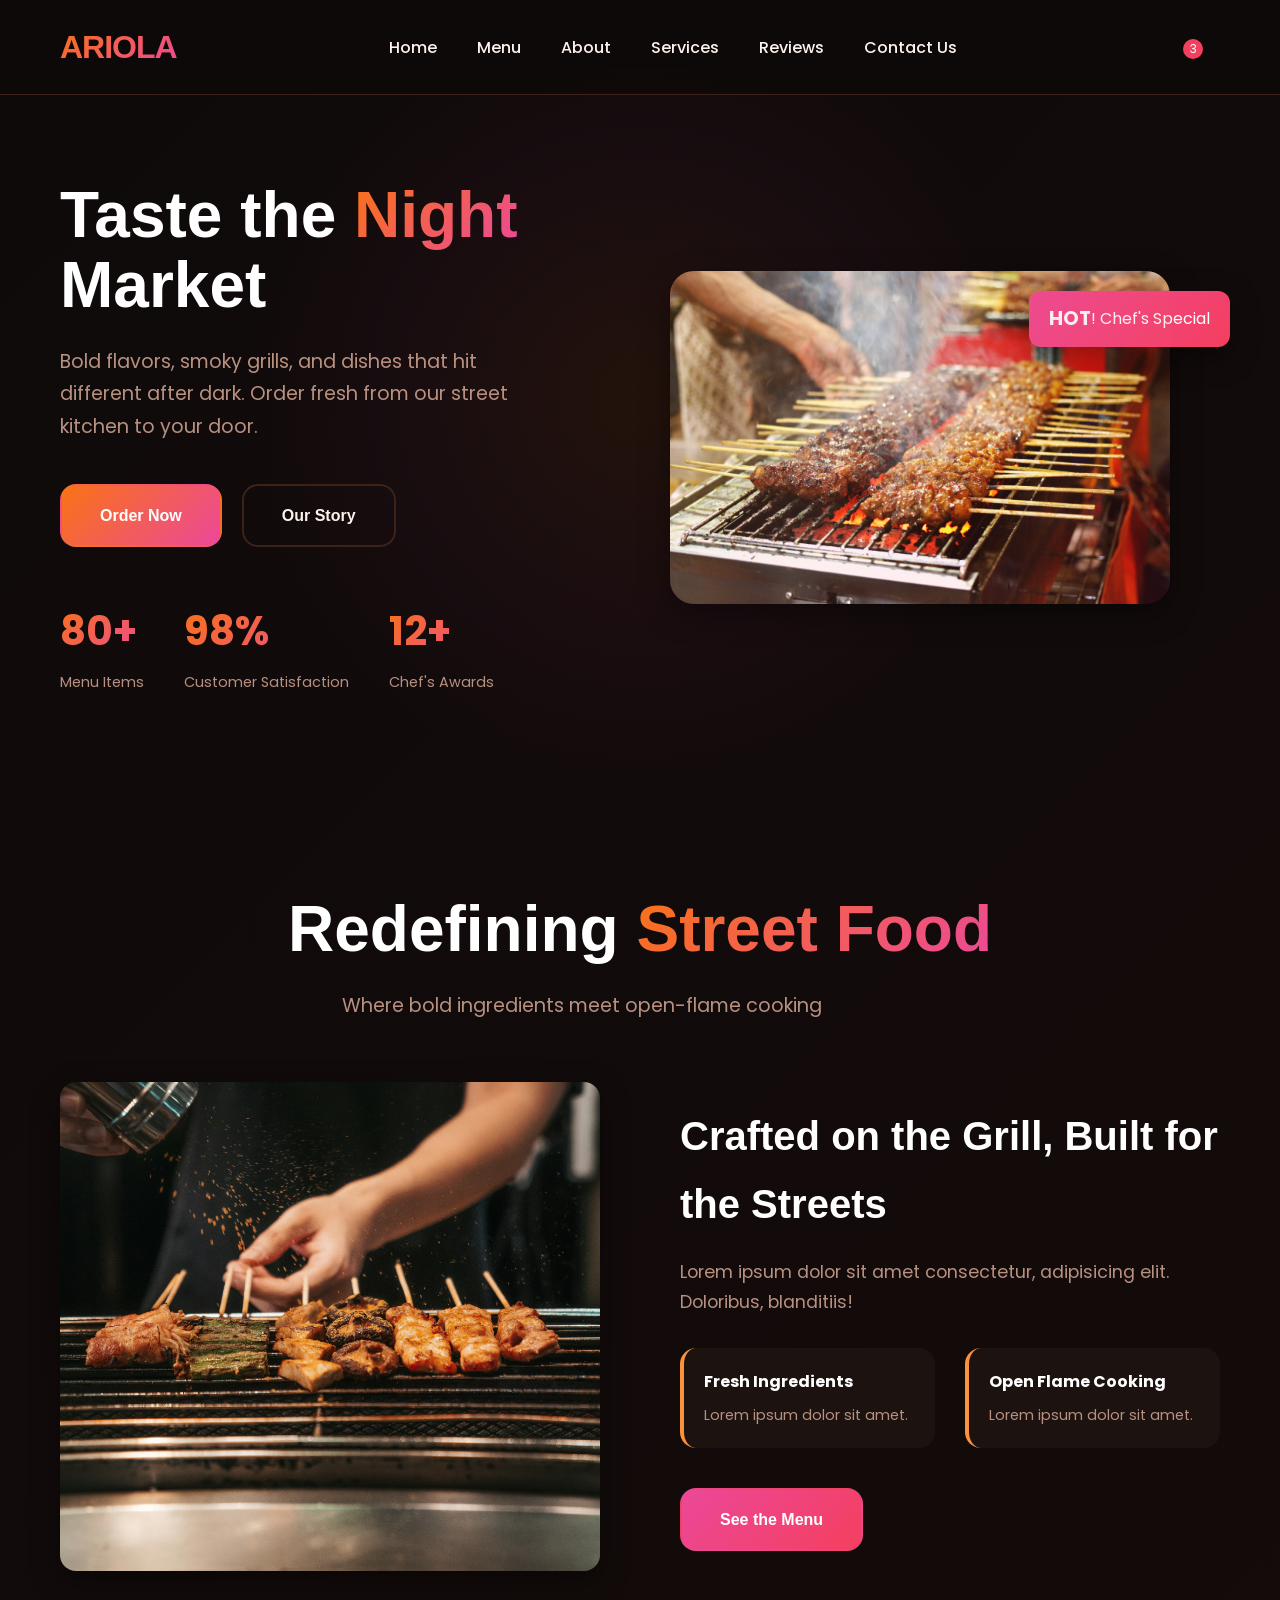
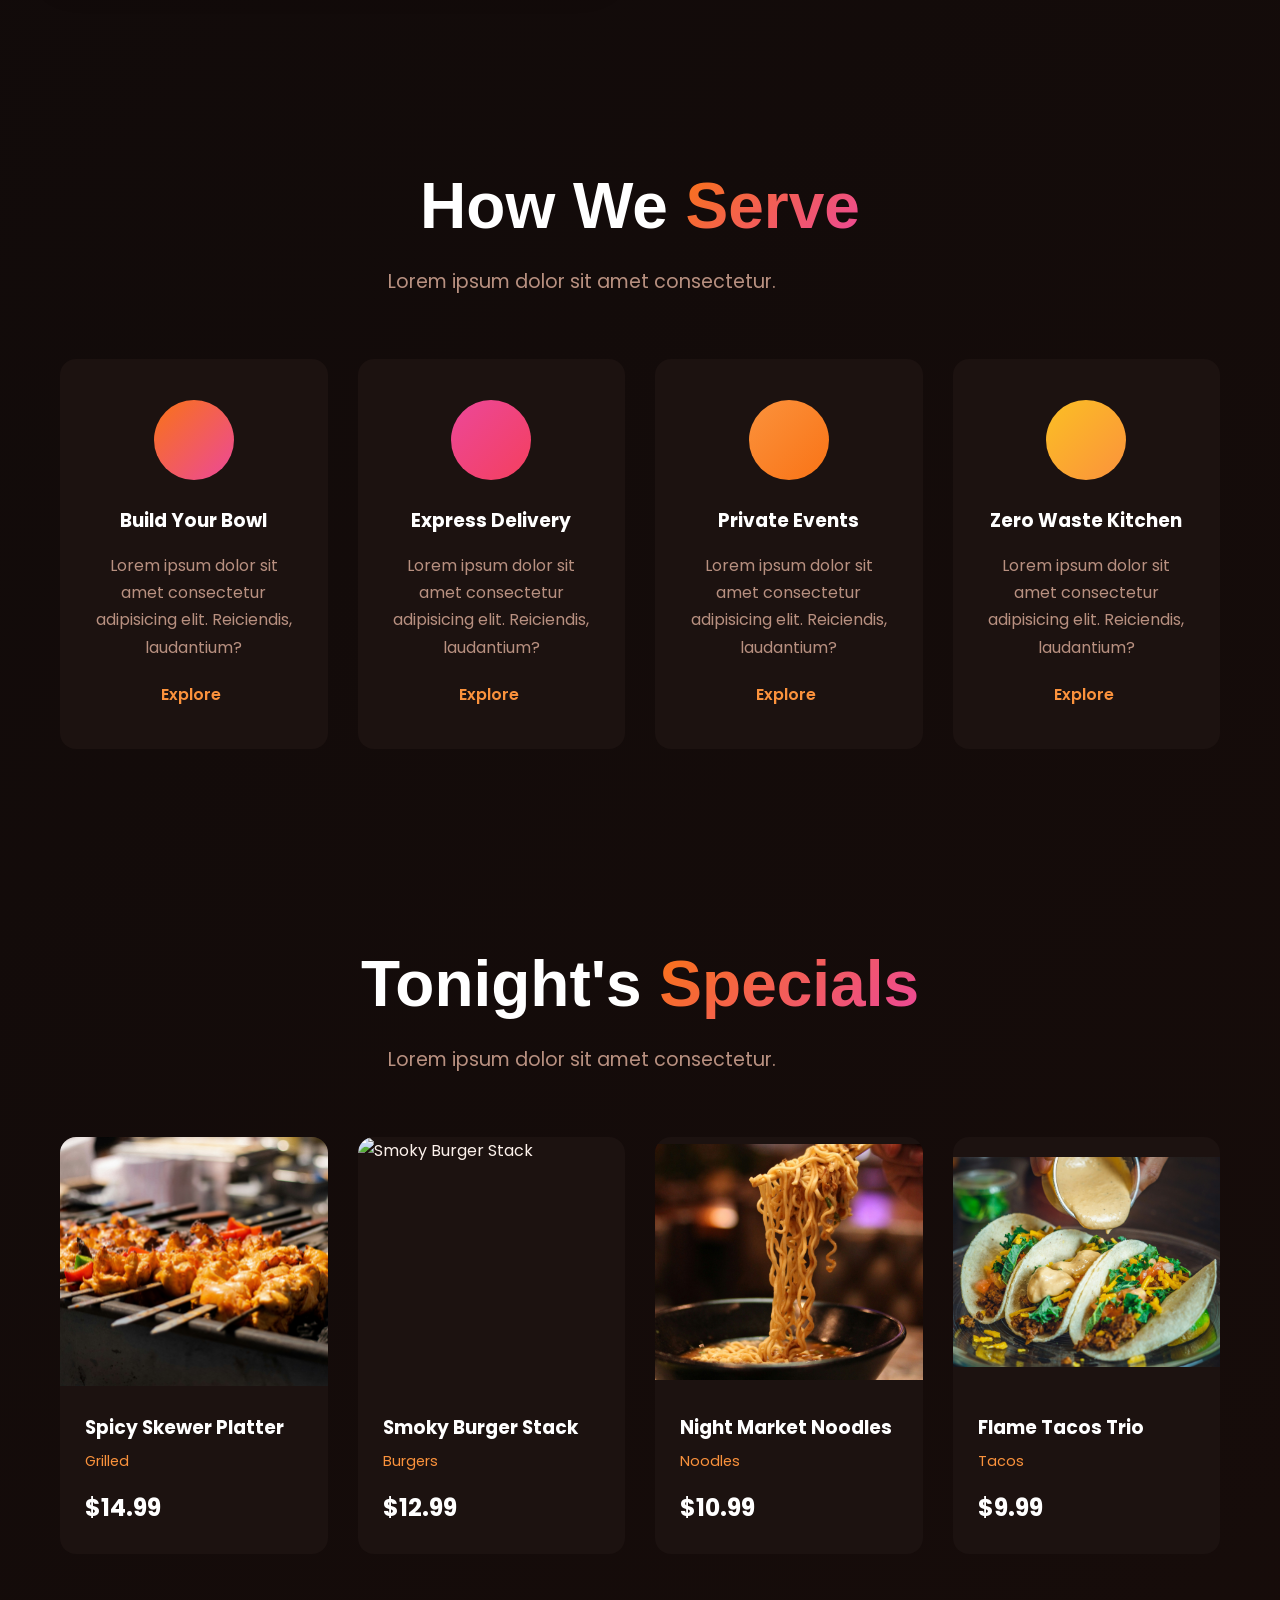
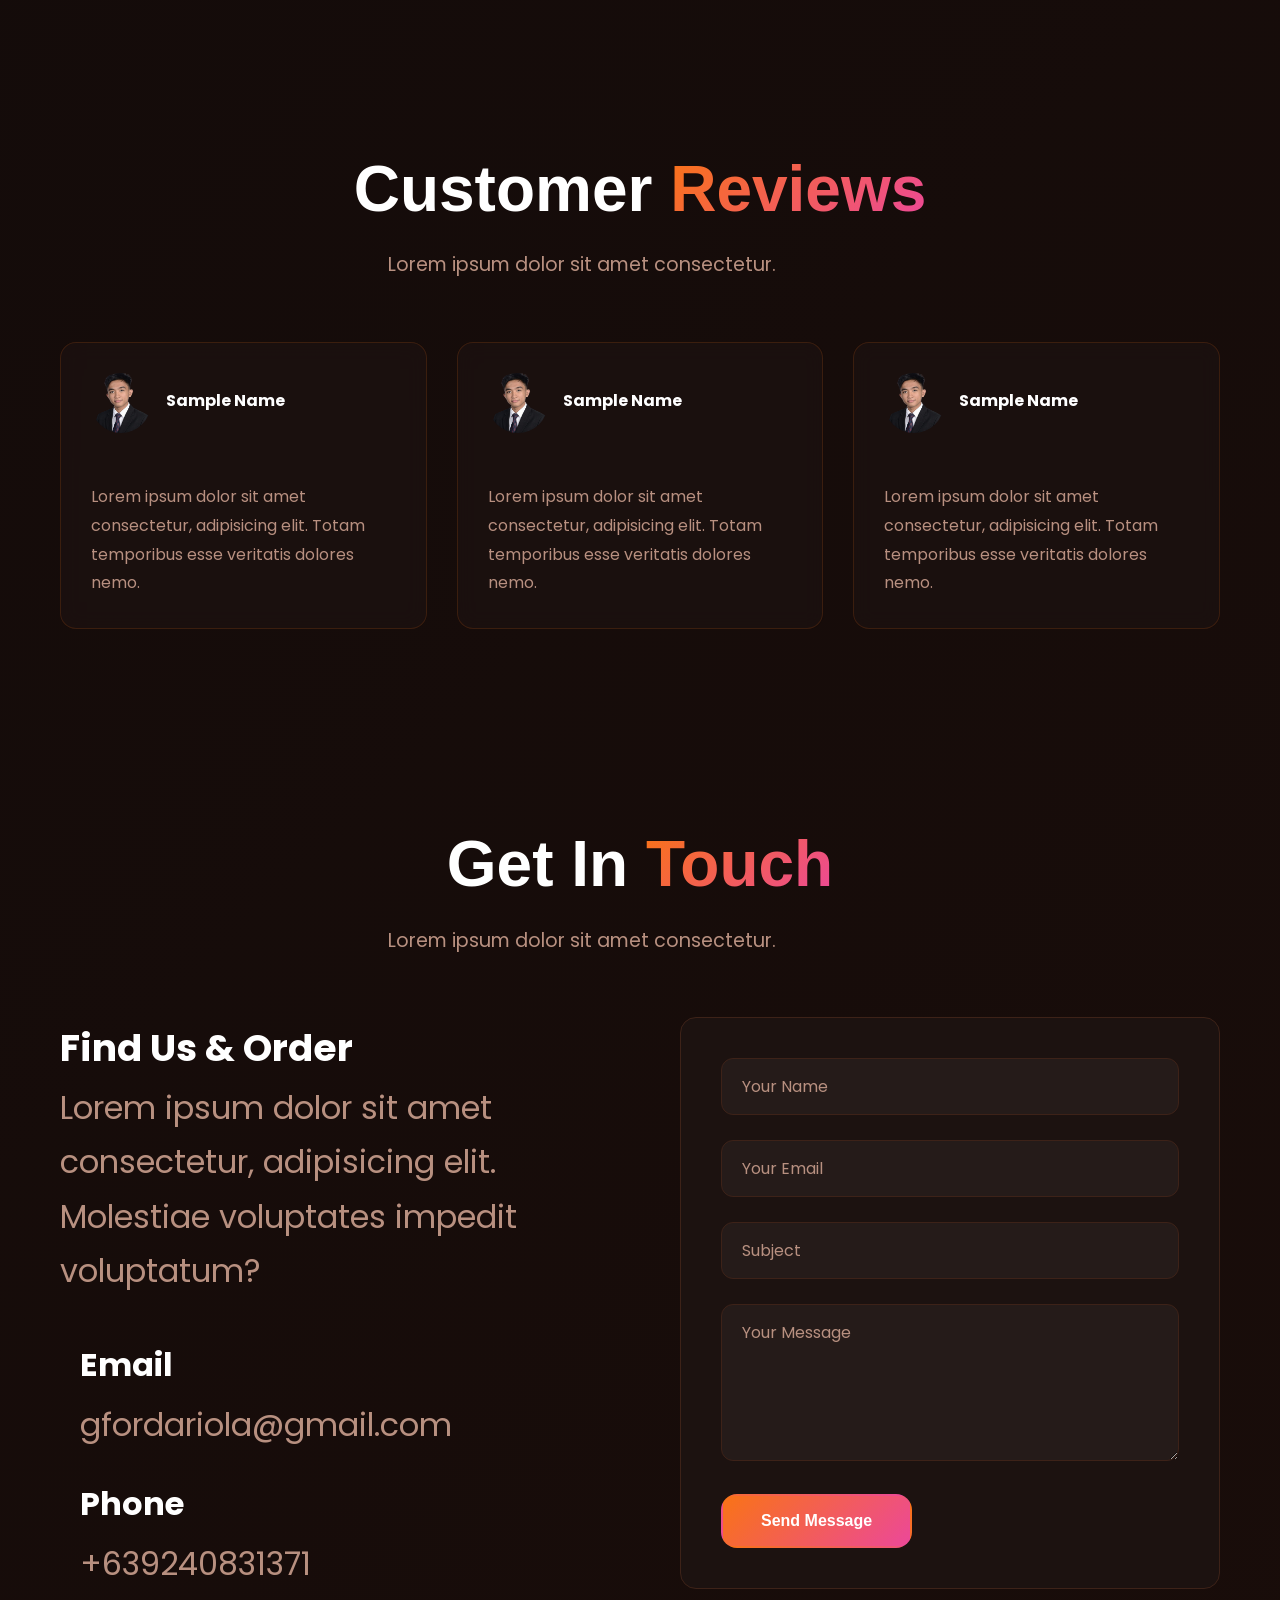
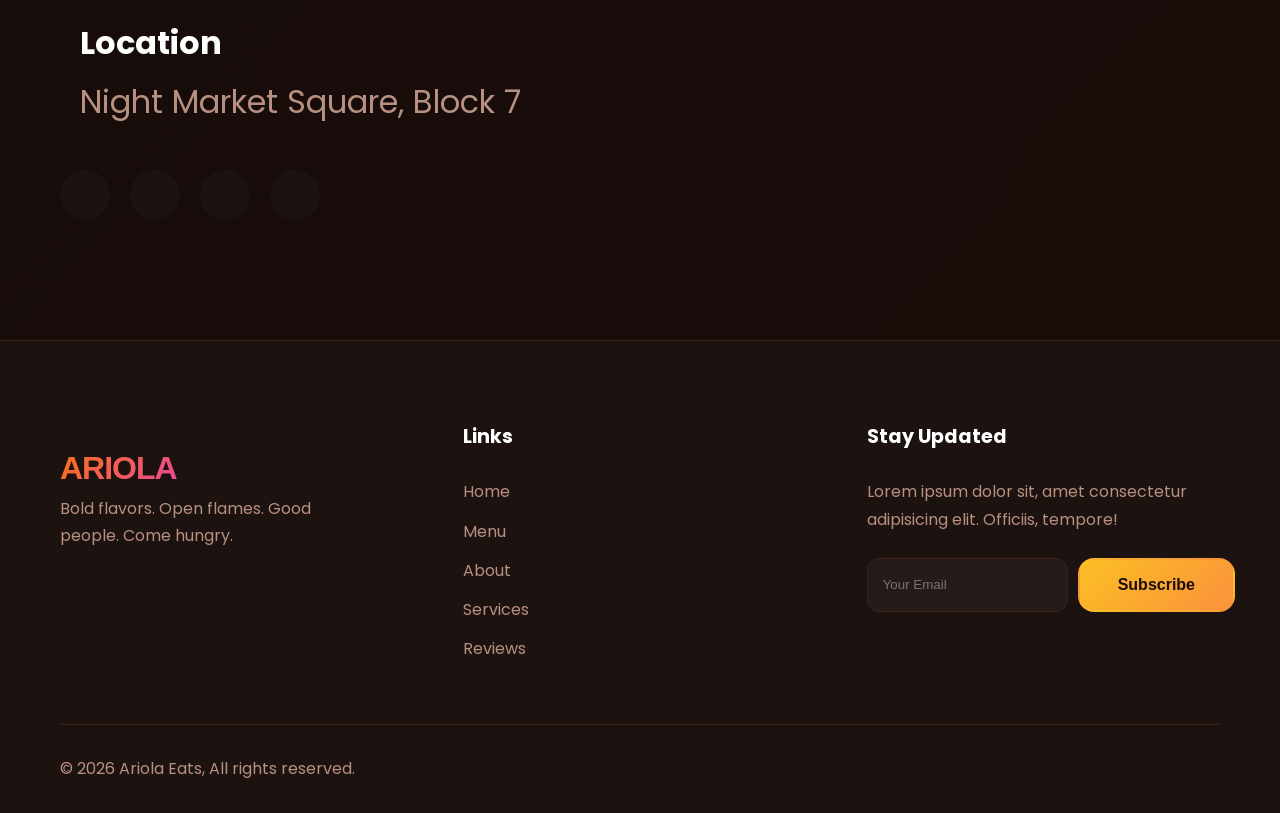
==== commit 8defcd06: "Updated project files" ====
--- a/ShopProject/ecommerce.html
+++ b/ShopProject/ecommerce.html
@@ -333,7 +333,7 @@
                             <i class="fa-solid fa-envelope"></i>
                             <div>
                                 <h4>Email</h4>
-                                <p>hello@ariolaeats.com</p>
+                                <p>gfordariola@gmail.com</p>
                             </div>
                         </div>
 
@@ -341,7 +341,7 @@
                             <i class="fa-solid fa-phone"></i>
                             <div>
                                 <h4>Phone</h4>
-                                <p>+1 (555) 123-4567</p>
+                                <p>+639240831371</p>
                             </div>
                         </div>
 
